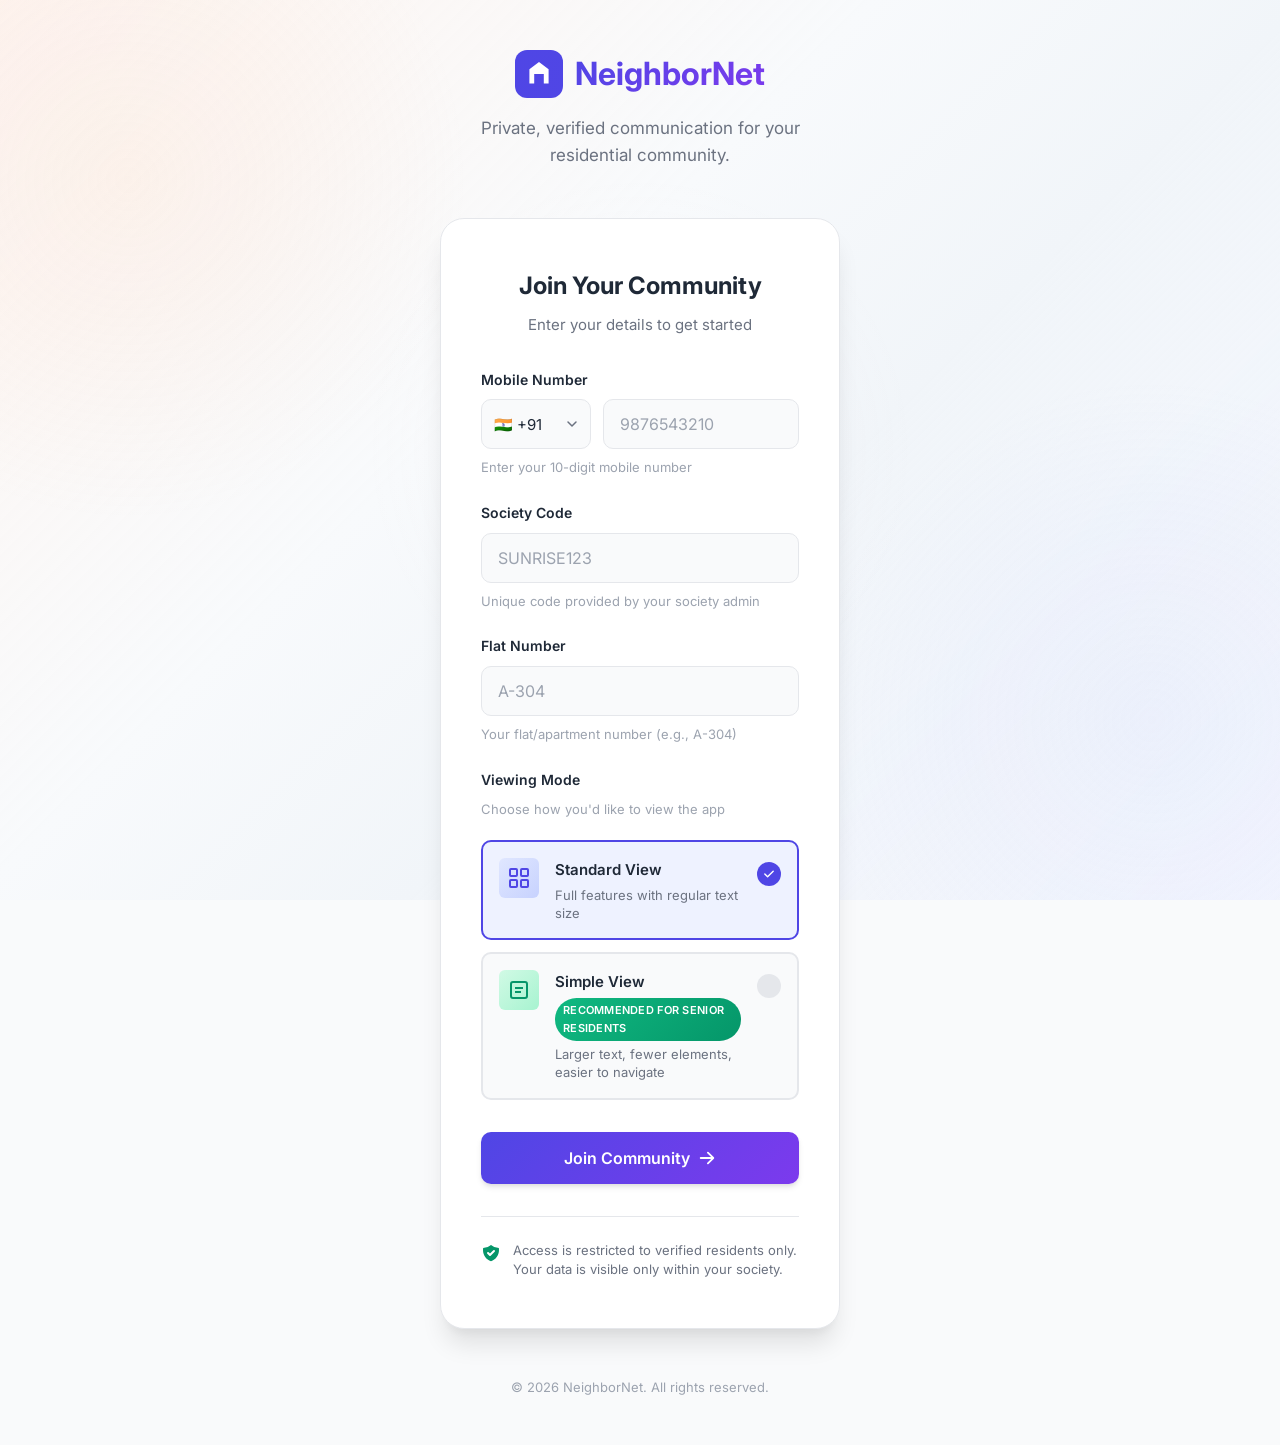
==== index.html @ 9d58f5aa "Add view toggle switch and SOS emergency report modal - Added toggle switch in header to switch betw" ====
<!DOCTYPE html>
<html lang="en">

<head>
    <meta charset="UTF-8">
    <meta name="viewport" content="width=device-width, initial-scale=1.0">
    <meta name="description" content="NeighborNet - Private, verified communication for your residential community.">
    <title>NeighborNet - Join Your Community</title>
    <link rel="stylesheet" href="styles.css">
    <link rel="preconnect" href="https://fonts.googleapis.com">
    <link rel="preconnect" href="https://fonts.gstatic.com" crossorigin>
    <link href="https://fonts.googleapis.com/css2?family=Inter:wght@400;500;600;700&display=swap" rel="stylesheet">
</head>

<body>
    <div class="container">
        <!-- Header Section -->
        <header class="header">
            <div class="logo">
                <svg class="logo-icon" viewBox="0 0 40 40" fill="none" xmlns="http://www.w3.org/2000/svg">
                    <rect width="40" height="40" rx="10" fill="url(#gradient)" />
                    <path d="M20 10L28 16V28H24V20H16V28H12V16L20 10Z" fill="white" />
                    <defs>
                        <linearGradient id="gradient" x1="0" y1="0" x2="40" y2="40">
                            <stop stop-color="#4F46E5" />
                            <stop offset="1" stop-color="#7C3AED" />
                        </linearGradient>
                    </defs>
                </svg>
                <span class="logo-text">NeighborNet</span>
            </div>
            <p class="tagline">Private, verified communication for your residential community.</p>
        </header>

        <!-- Main Form Card -->
        <main class="main">
            <div class="card">
                <h1 class="card-title">Join Your Community</h1>
                <p class="card-subtitle">Enter your details to get started</p>

                <form id="onboarding-form" class="form">
                    <!-- Mobile Number Field -->
                    <div class="form-group">
                        <label for="mobile" class="form-label">Mobile Number</label>
                        <div class="input-wrapper phone-input">
                            <select id="country-code" class="country-select" aria-label="Country code">
                                <option value="+91">🇮🇳 +91</option>
                                <option value="+1">🇺🇸 +1</option>
                                <option value="+44">🇬🇧 +44</option>
                                <option value="+971">🇦🇪 +971</option>
                                <option value="+65">🇸🇬 +65</option>
                                <option value="+61">🇦🇺 +61</option>
                            </select>
                            <input type="tel" id="mobile" class="form-input phone-number" placeholder="9876543210"
                                pattern="[0-9]{10}" required aria-describedby="mobile-hint">
                        </div>
                        <span id="mobile-hint" class="input-hint">Enter your 10-digit mobile number</span>
                    </div>

                    <!-- Society Code Field -->
                    <div class="form-group">
                        <label for="society-code" class="form-label">Society Code</label>
                        <div class="input-wrapper">
                            <input type="text" id="society-code" class="form-input" placeholder="SUNRISE123" required
                                aria-describedby="society-hint">
                        </div>
                        <span id="society-hint" class="input-hint">Unique code provided by your society admin</span>
                    </div>

                    <!-- Flat Number Field -->
                    <div class="form-group">
                        <label for="flat-number" class="form-label">Flat Number</label>
                        <div class="input-wrapper">
                            <input type="text" id="flat-number" class="form-input" placeholder="A-304" required
                                aria-describedby="flat-hint">
                        </div>
                        <span id="flat-hint" class="input-hint">Your flat/apartment number (e.g., A-304)</span>
                    </div>

                    <!-- Viewing Mode Preference -->
                    <div class="form-group">
                        <label class="form-label">Viewing Mode</label>
                        <p class="preference-description">Choose how you'd like to view the app</p>

                        <div class="viewing-mode-options">
                            <label class="mode-option" for="standard-view">
                                <input type="radio" id="standard-view" name="viewing-mode" value="standard" checked>
                                <div class="mode-card">
                                    <div class="mode-icon standard-icon">
                                        <svg viewBox="0 0 24 24" fill="none" stroke="currentColor" stroke-width="2">
                                            <rect x="3" y="3" width="7" height="7" rx="1" />
                                            <rect x="14" y="3" width="7" height="7" rx="1" />
                                            <rect x="3" y="14" width="7" height="7" rx="1" />
                                            <rect x="14" y="14" width="7" height="7" rx="1" />
                                        </svg>
                                    </div>
                                    <div class="mode-content">
                                        <span class="mode-title">Standard View</span>
                                        <span class="mode-desc">Full features with regular text size</span>
                                    </div>
                                    <div class="mode-check">
                                        <svg viewBox="0 0 20 20" fill="currentColor">
                                            <path fill-rule="evenodd"
                                                d="M16.707 5.293a1 1 0 010 1.414l-8 8a1 1 0 01-1.414 0l-4-4a1 1 0 011.414-1.414L8 12.586l7.293-7.293a1 1 0 011.414 0z"
                                                clip-rule="evenodd" />
                                        </svg>
                                    </div>
                                </div>
                            </label>

                            <label class="mode-option" for="simple-view">
                                <input type="radio" id="simple-view" name="viewing-mode" value="simple">
                                <div class="mode-card">
                                    <div class="mode-icon simple-icon">
                                        <svg viewBox="0 0 24 24" fill="none" stroke="currentColor" stroke-width="2">
                                            <rect x="4" y="4" width="16" height="16" rx="2" />
                                            <line x1="8" y1="10" x2="16" y2="10" />
                                            <line x1="8" y1="14" x2="14" y2="14" />
                                        </svg>
                                    </div>
                                    <div class="mode-content">
                                        <span class="mode-title">Simple View</span>
                                        <span class="mode-badge">Recommended for Senior Residents</span>
                                        <span class="mode-desc">Larger text, fewer elements, easier to navigate</span>
                                    </div>
                                    <div class="mode-check">
                                        <svg viewBox="0 0 20 20" fill="currentColor">
                                            <path fill-rule="evenodd"
                                                d="M16.707 5.293a1 1 0 010 1.414l-8 8a1 1 0 01-1.414 0l-4-4a1 1 0 011.414-1.414L8 12.586l7.293-7.293a1 1 0 011.414 0z"
                                                clip-rule="evenodd" />
                                        </svg>
                                    </div>
                                </div>
                            </label>
                        </div>
                    </div>

                    <!-- Submit Button -->
                    <button type="submit" class="btn-primary" id="submit-btn">
                        <span class="btn-text">Join Community</span>
                        <svg class="btn-icon" viewBox="0 0 20 20" fill="currentColor">
                            <path fill-rule="evenodd"
                                d="M10.293 3.293a1 1 0 011.414 0l6 6a1 1 0 010 1.414l-6 6a1 1 0 01-1.414-1.414L14.586 11H3a1 1 0 110-2h11.586l-4.293-4.293a1 1 0 010-1.414z"
                                clip-rule="evenodd" />
                        </svg>
                    </button>
                </form>

                <!-- Trust Badge -->
                <div class="trust-section">
                    <svg class="trust-icon" viewBox="0 0 20 20" fill="currentColor">
                        <path fill-rule="evenodd"
                            d="M2.166 4.999A11.954 11.954 0 0010 1.944 11.954 11.954 0 0017.834 5c.11.65.166 1.32.166 2.001 0 5.225-3.34 9.67-8 11.317C5.34 16.67 2 12.225 2 7c0-.682.057-1.35.166-2.001zm11.541 3.708a1 1 0 00-1.414-1.414L9 10.586 7.707 9.293a1 1 0 00-1.414 1.414l2 2a1 1 0 001.414 0l4-4z"
                            clip-rule="evenodd" />
                    </svg>
                    <p class="trust-text">
                        Access is restricted to verified residents only. Your data is visible only within your society.
                    </p>
                </div>
            </div>
        </main>

        <!-- OTP Verification Modal -->
        <div class="modal-overlay" id="otp-modal">
            <div class="modal">
                <button class="modal-close" id="modal-close" aria-label="Close">
                    <svg viewBox="0 0 20 20" fill="currentColor">
                        <path fill-rule="evenodd"
                            d="M4.293 4.293a1 1 0 011.414 0L10 8.586l4.293-4.293a1 1 0 111.414 1.414L11.414 10l4.293 4.293a1 1 0 01-1.414 1.414L10 11.414l-4.293 4.293a1 1 0 01-1.414-1.414L8.586 10 4.293 5.707a1 1 0 010-1.414z"
                            clip-rule="evenodd" />
                    </svg>
                </button>

                <div class="modal-icon">
                    <svg viewBox="0 0 24 24" fill="none" stroke="currentColor" stroke-width="2">
                        <path d="M12 18h.01M8 21h8a2 2 0 002-2V5a2 2 0 00-2-2H8a2 2 0 00-2 2v14a2 2 0 002 2z" />
                    </svg>
                </div>

                <h2 class="modal-title">Verify Your Number</h2>
                <p class="modal-subtitle">
                    We've sent a 6-digit OTP to<br>
                    <strong id="display-phone">+91 9876543210</strong>
                </p>

                <form id="otp-form" class="otp-form">
                    <div class="otp-inputs">
                        <input type="text" class="otp-input" maxlength="1" pattern="[0-9]" inputmode="numeric"
                            aria-label="OTP digit 1" autofocus>
                        <input type="text" class="otp-input" maxlength="1" pattern="[0-9]" inputmode="numeric"
                            aria-label="OTP digit 2">
                        <input type="text" class="otp-input" maxlength="1" pattern="[0-9]" inputmode="numeric"
                            aria-label="OTP digit 3">
                        <input type="text" class="otp-input" maxlength="1" pattern="[0-9]" inputmode="numeric"
                            aria-label="OTP digit 4">
                        <input type="text" class="otp-input" maxlength="1" pattern="[0-9]" inputmode="numeric"
                            aria-label="OTP digit 5">
                        <input type="text" class="otp-input" maxlength="1" pattern="[0-9]" inputmode="numeric"
                            aria-label="OTP digit 6">
                    </div>

                    <div class="otp-error" id="otp-error">Invalid OTP. Please try again.</div>

                    <button type="submit" class="btn-primary btn-verify" id="verify-btn">
                        <span class="btn-text">Verify & Join</span>
                        <svg class="btn-icon" viewBox="0 0 20 20" fill="currentColor">
                            <path fill-rule="evenodd"
                                d="M16.707 5.293a1 1 0 010 1.414l-8 8a1 1 0 01-1.414 0l-4-4a1 1 0 011.414-1.414L8 12.586l7.293-7.293a1 1 0 011.414 0z"
                                clip-rule="evenodd" />
                        </svg>
                    </button>
                </form>

                <div class="resend-section">
                    <p class="resend-text">Didn't receive the code?</p>
                    <button type="button" class="resend-btn" id="resend-btn" disabled>
                        Resend OTP <span id="timer">(30s)</span>
                    </button>
                </div>
            </div>
        </div>

        <!-- Success Modal -->
        <div class="modal-overlay" id="success-modal">
            <div class="modal modal-success">
                <div class="success-icon">
                    <svg viewBox="0 0 24 24" fill="none">
                        <circle cx="12" cy="12" r="10" fill="#10B981" />
                        <path d="M8 12l2.5 2.5L16 9" stroke="white" stroke-width="2" stroke-linecap="round"
                            stroke-linejoin="round" />
                    </svg>
                </div>
                <h2 class="modal-title">Welcome to NeighborNet!</h2>
                <p class="modal-subtitle">Your account has been verified successfully. You're now part of your
                    community.</p>
                <button class="btn-primary" id="continue-btn">
                    <span class="btn-text">Continue to Dashboard</span>
                    <svg class="btn-icon" viewBox="0 0 20 20" fill="currentColor">
                        <path fill-rule="evenodd"
                            d="M10.293 3.293a1 1 0 011.414 0l6 6a1 1 0 010 1.414l-6 6a1 1 0 01-1.414-1.414L14.586 11H3a1 1 0 110-2h11.586l-4.293-4.293a1 1 0 010-1.414z"
                            clip-rule="evenodd" />
                    </svg>
                </button>
            </div>
        </div>

        <!-- Footer -->
        <footer class="footer">
            <p>&copy; 2026 NeighborNet. All rights reserved.</p>
        </footer>
    </div>

    <script>
        // DOM Elements
        const onboardingForm = document.getElementById('onboarding-form');
        const submitBtn = document.getElementById('submit-btn');
        const otpModal = document.getElementById('otp-modal');
        const otpForm = document.getElementById('otp-form');
        const otpInputs = document.querySelectorAll('.otp-input');
        const otpError = document.getElementById('otp-error');
        const verifyBtn = document.getElementById('verify-btn');
        const resendBtn = document.getElementById('resend-btn');
        const timerSpan = document.getElementById('timer');
        const modalClose = document.getElementById('modal-close');
        const successModal = document.getElementById('success-modal');
        const continueBtn = document.getElementById('continue-btn');
        const displayPhone = document.getElementById('display-phone');

        let resendTimer = 30;
        let timerInterval;

        // Form submission - Show OTP Modal
        onboardingForm.addEventListener('submit', function (e) {
            e.preventDefault();

            const countryCode = document.getElementById('country-code').value;
            const mobile = document.getElementById('mobile').value;
            const originalContent = submitBtn.innerHTML;

            // Show loading state
            submitBtn.innerHTML = '<span class="btn-text">Sending OTP...</span><span class="loading-spinner"></span>';
            submitBtn.disabled = true;

            // Simulate API call to send OTP
            setTimeout(() => {
                submitBtn.innerHTML = originalContent;
                submitBtn.disabled = false;

                // Update display phone
                displayPhone.textContent = `${countryCode} ${mobile}`;

                // Show OTP modal
                otpModal.classList.add('active');
                otpInputs[0].focus();

                // Start resend timer
                startResendTimer();
            }, 1500);
        });

        // OTP Input Handling
        otpInputs.forEach((input, index) => {
            // Only allow numbers
            input.addEventListener('input', function (e) {
                this.value = this.value.replace(/[^0-9]/g, '');

                // Auto-focus next input
                if (this.value && index < otpInputs.length - 1) {
                    otpInputs[index + 1].focus();
                }

                // Hide error when typing
                otpError.classList.remove('show');
            });

            // Handle backspace
            input.addEventListener('keydown', function (e) {
                if (e.key === 'Backspace' && !this.value && index > 0) {
                    otpInputs[index - 1].focus();
                }
            });

            // Handle paste
            input.addEventListener('paste', function (e) {
                e.preventDefault();
                const pastedData = e.clipboardData.getData('text').replace(/[^0-9]/g, '').slice(0, 6);
                pastedData.split('').forEach((char, i) => {
                    if (otpInputs[i]) otpInputs[i].value = char;
                });
                if (pastedData.length === 6) {
                    otpInputs[5].focus();
                }
            });
        });

        // OTP Form Submission
        otpForm.addEventListener('submit', function (e) {
            e.preventDefault();

            const otp = Array.from(otpInputs).map(input => input.value).join('');

            if (otp.length !== 6) {
                otpError.textContent = 'Please enter all 6 digits.';
                otpError.classList.add('show');
                return;
            }

            const originalContent = verifyBtn.innerHTML;
            verifyBtn.innerHTML = '<span class="btn-text">Verifying...</span><span class="loading-spinner"></span>';
            verifyBtn.disabled = true;

            // Simulate OTP verification (any 6-digit code works for demo)
            setTimeout(() => {
                // For demo: accept any 6-digit OTP
                // In production, validate against backend
                verifyBtn.innerHTML = originalContent;
                verifyBtn.disabled = false;

                // Close OTP modal and show success
                otpModal.classList.remove('active');
                successModal.classList.add('active');

                // Clear timer
                clearInterval(timerInterval);
            }, 1500);
        });

        // Resend Timer
        function startResendTimer() {
            resendTimer = 30;
            resendBtn.disabled = true;
            timerSpan.textContent = `(${resendTimer}s)`;

            timerInterval = setInterval(() => {
                resendTimer--;
                timerSpan.textContent = `(${resendTimer}s)`;

                if (resendTimer <= 0) {
                    clearInterval(timerInterval);
                    resendBtn.disabled = false;
                    timerSpan.textContent = '';
                }
            }, 1000);
        }

        // Resend OTP
        resendBtn.addEventListener('click', function () {
            // Show loading
            this.textContent = 'Sending...';
            this.disabled = true;

            setTimeout(() => {
                // Reset inputs
                otpInputs.forEach(input => input.value = '');
                otpInputs[0].focus();
                otpError.classList.remove('show');

                // Reset button and start timer
                this.innerHTML = 'Resend OTP <span id="timer">(30s)</span>';
                startResendTimer();
            }, 1000);
        });

        // Close modal
        modalClose.addEventListener('click', function () {
            otpModal.classList.remove('active');
            clearInterval(timerInterval);
            // Reset OTP inputs
            otpInputs.forEach(input => input.value = '');
            otpError.classList.remove('show');
        });

        // Close modal on overlay click
        otpModal.addEventListener('click', function (e) {
            if (e.target === this) {
                modalClose.click();
            }
        });

        // Continue button - Navigate to Dashboard
        continueBtn.addEventListener('click', function () {
            // Save viewing mode preference to localStorage
            const selectedMode = document.querySelector('input[name="viewing-mode"]:checked');
            if (selectedMode) {
                localStorage.setItem('neighbornet-viewing-mode', selectedMode.value);
            }
            // Navigate to dashboard
            window.location.href = 'dashboard.html';
        });

        // Format phone number input
        document.getElementById('mobile').addEventListener('input', function (e) {
            this.value = this.value.replace(/[^0-9]/g, '').slice(0, 10);
        });

        // Uppercase society code
        document.getElementById('society-code').addEventListener('input', function (e) {
            this.value = this.value.toUpperCase();
        });

        // Escape key to close modal
        document.addEventListener('keydown', function (e) {
            if (e.key === 'Escape' && otpModal.classList.contains('active')) {
                modalClose.click();
            }
        });
    </script>
</body>

</html>
---- styles.css ----
/* ===== CSS Variables ===== */
:root {
    --color-primary: #4F46E5;
    --color-primary-hover: #4338CA;
    --color-primary-light: #EEF2FF;
    --color-secondary: #7C3AED;

    --color-text-primary: #1F2937;
    --color-text-secondary: #6B7280;
    --color-text-muted: #9CA3AF;

    --color-bg-page: #F9FAFB;
    --color-bg-card: #FFFFFF;
    --color-bg-input: #F9FAFB;

    --color-border: #E5E7EB;
    --color-border-focus: #4F46E5;

    --color-success: #10B981;
    --color-trust: #059669;

    --shadow-sm: 0 1px 2px 0 rgba(0, 0, 0, 0.05);
    --shadow-md: 0 4px 6px -1px rgba(0, 0, 0, 0.1), 0 2px 4px -1px rgba(0, 0, 0, 0.06);
    --shadow-lg: 0 10px 15px -3px rgba(0, 0, 0, 0.1), 0 4px 6px -2px rgba(0, 0, 0, 0.05);
    --shadow-xl: 0 20px 25px -5px rgba(0, 0, 0, 0.1), 0 10px 10px -5px rgba(0, 0, 0, 0.04);

    --radius-sm: 6px;
    --radius-md: 10px;
    --radius-lg: 16px;
    --radius-xl: 24px;

    --font-family: 'Inter', -apple-system, BlinkMacSystemFont, 'Segoe UI', Roboto, sans-serif;

    --transition-fast: 150ms ease;
    --transition-normal: 250ms ease;
}

/* ===== Reset & Base ===== */
*,
*::before,
*::after {
    box-sizing: border-box;
    margin: 0;
    padding: 0;
}

html {
    font-size: 16px;
    -webkit-font-smoothing: antialiased;
    -moz-osx-font-smoothing: grayscale;
}

body {
    font-family: var(--font-family);
    background: var(--color-bg-page);
    color: var(--color-text-primary);
    line-height: 1.6;
    min-height: 100vh;
}

/* ===== Container ===== */
.container {
    min-height: 100vh;
    display: flex;
    flex-direction: column;
    align-items: center;
    padding: 2rem 1.5rem;
}

/* ===== Header ===== */
.header {
    text-align: center;
    margin-bottom: 2.5rem;
}

.logo {
    display: flex;
    align-items: center;
    justify-content: center;
    gap: 0.75rem;
    margin-bottom: 1rem;
}

.logo-icon {
    width: 40px;
    height: 40px;
}

.logo-text {
    font-size: 1.75rem;
    font-weight: 700;
    background: linear-gradient(135deg, var(--color-primary), var(--color-secondary));
    -webkit-background-clip: text;
    -webkit-text-fill-color: transparent;
    background-clip: text;
}

.tagline {
    color: var(--color-text-secondary);
    font-size: 1rem;
    font-weight: 400;
    max-width: 320px;
    margin: 0 auto;
}

/* ===== Main Content ===== */
.main {
    flex: 1;
    display: flex;
    align-items: flex-start;
    justify-content: center;
    width: 100%;
}

/* ===== Card ===== */
.card {
    background: var(--color-bg-card);
    border-radius: var(--radius-xl);
    box-shadow: var(--shadow-xl);
    padding: 2.5rem 2rem;
    width: 100%;
    max-width: 400px;
    border: 1px solid var(--color-border);
}

.card-title {
    font-size: 1.5rem;
    font-weight: 700;
    color: var(--color-text-primary);
    text-align: center;
    margin-bottom: 0.5rem;
}

.card-subtitle {
    font-size: 0.9375rem;
    color: var(--color-text-secondary);
    text-align: center;
    margin-bottom: 2rem;
}

/* ===== Form ===== */
.form {
    display: flex;
    flex-direction: column;
    gap: 1.5rem;
}

.form-group {
    display: flex;
    flex-direction: column;
    gap: 0.5rem;
}

.form-label {
    font-size: 0.875rem;
    font-weight: 600;
    color: var(--color-text-primary);
}

.input-wrapper {
    position: relative;
}

.form-input {
    width: 100%;
    padding: 0.875rem 1rem;
    font-size: 1rem;
    font-family: inherit;
    color: var(--color-text-primary);
    background: var(--color-bg-input);
    border: 1.5px solid var(--color-border);
    border-radius: var(--radius-md);
    transition: all var(--transition-fast);
    outline: none;
}

.form-input::placeholder {
    color: var(--color-text-muted);
}

.form-input:hover {
    border-color: #D1D5DB;
}

.form-input:focus {
    border-color: var(--color-border-focus);
    background: var(--color-bg-card);
    box-shadow: 0 0 0 3px var(--color-primary-light);
}

.input-hint {
    font-size: 0.8125rem;
    color: var(--color-text-muted);
}

/* Phone Input Group */
.phone-input {
    display: flex;
    gap: 0.75rem;
}

.country-select {
    width: 110px;
    padding: 0.875rem 0.75rem;
    font-size: 0.9375rem;
    font-family: inherit;
    color: var(--color-text-primary);
    background: var(--color-bg-input);
    border: 1.5px solid var(--color-border);
    border-radius: var(--radius-md);
    cursor: pointer;
    outline: none;
    transition: all var(--transition-fast);
    appearance: none;
    background-image: url("data:image/svg+xml,%3Csvg xmlns='http://www.w3.org/2000/svg' fill='none' viewBox='0 0 20 20'%3E%3Cpath stroke='%236B7280' stroke-linecap='round' stroke-linejoin='round' stroke-width='1.5' d='m6 8 4 4 4-4'/%3E%3C/svg%3E");
    background-position: right 0.5rem center;
    background-repeat: no-repeat;
    background-size: 1.25rem;
}

.country-select:hover {
    border-color: #D1D5DB;
}

.country-select:focus {
    border-color: var(--color-border-focus);
    box-shadow: 0 0 0 3px var(--color-primary-light);
}

.phone-number {
    flex: 1;
}

/* ===== Primary Button ===== */
.btn-primary {
    display: flex;
    align-items: center;
    justify-content: center;
    gap: 0.5rem;
    width: 100%;
    padding: 1rem 1.5rem;
    margin-top: 0.5rem;
    font-size: 1rem;
    font-weight: 600;
    font-family: inherit;
    color: #FFFFFF;
    background: linear-gradient(135deg, var(--color-primary), var(--color-secondary));
    border: none;
    border-radius: var(--radius-md);
    cursor: pointer;
    transition: all var(--transition-normal);
    box-shadow: var(--shadow-md);
    position: relative;
    overflow: hidden;
}

.btn-primary::before {
    content: '';
    position: absolute;
    top: 0;
    left: 0;
    right: 0;
    bottom: 0;
    background: linear-gradient(135deg, var(--color-primary-hover), #6D28D9);
    opacity: 0;
    transition: opacity var(--transition-normal);
}

.btn-primary:hover::before {
    opacity: 1;
}

.btn-primary:hover {
    transform: translateY(-2px);
    box-shadow: var(--shadow-lg);
}

.btn-primary:active {
    transform: translateY(0);
    box-shadow: var(--shadow-md);
}

.btn-primary:disabled {
    opacity: 0.7;
    cursor: not-allowed;
    transform: none;
}

.btn-text,
.btn-icon {
    position: relative;
    z-index: 1;
}

.btn-icon {
    width: 18px;
    height: 18px;
    transition: transform var(--transition-fast);
}

.btn-primary:hover .btn-icon {
    transform: translateX(3px);
}

/* Loading Spinner */
.loading-spinner {
    width: 20px;
    height: 20px;
    border: 2px solid rgba(255, 255, 255, 0.3);
    border-top-color: #FFFFFF;
    border-radius: 50%;
    animation: spin 0.8s linear infinite;
    position: relative;
    z-index: 1;
}

@keyframes spin {
    to {
        transform: rotate(360deg);
    }
}

/* ===== Trust Section ===== */
.trust-section {
    display: flex;
    align-items: flex-start;
    gap: 0.75rem;
    margin-top: 2rem;
    padding-top: 1.5rem;
    border-top: 1px solid var(--color-border);
}

.trust-icon {
    flex-shrink: 0;
    width: 20px;
    height: 20px;
    color: var(--color-trust);
    margin-top: 2px;
}

.trust-text {
    font-size: 0.8125rem;
    color: var(--color-text-secondary);
    line-height: 1.5;
}

/* ===== Footer ===== */
.footer {
    margin-top: 3rem;
    text-align: center;
}

.footer p {
    font-size: 0.8125rem;
    color: var(--color-text-muted);
}

/* ===== Responsive Design ===== */
@media (max-width: 480px) {
    .container {
        padding: 1.5rem 1rem;
    }

    .logo-text {
        font-size: 1.5rem;
    }

    .tagline {
        font-size: 0.9375rem;
    }

    .card {
        padding: 2rem 1.5rem;
        border-radius: var(--radius-lg);
    }

    .card-title {
        font-size: 1.375rem;
    }

    .phone-input {
        flex-direction: column;
        gap: 0.75rem;
    }

    .country-select {
        width: 100%;
    }
}

@media (min-width: 768px) {
    .container {
        padding: 3rem 2rem;
    }

    .header {
        margin-bottom: 3rem;
    }

    .logo-icon {
        width: 48px;
        height: 48px;
    }

    .logo-text {
        font-size: 2rem;
    }

    .tagline {
        font-size: 1.0625rem;
        max-width: 360px;
    }

    .card {
        padding: 3rem 2.5rem;
    }
}

/* ===== Focus Visible (Accessibility) ===== */
:focus-visible {
    outline: 2px solid var(--color-primary);
    outline-offset: 2px;
}

button:focus-visible,
input:focus-visible,
select:focus-visible {
    outline: none;
}

/* ===== Minimal Community Background ===== */
body::before {
    content: '';
    position: fixed;
    top: 0;
    left: 0;
    right: 0;
    bottom: 0;
    background:
        linear-gradient(135deg,
            rgba(254, 243, 237, 0.8) 0%,
            /* Warm peach - warmth & welcome */
            rgba(248, 250, 252, 1) 40%,
            /* Clean white - clarity */
            rgba(241, 245, 249, 1) 60%,
            /* Soft gray - stability */
            rgba(238, 242, 255, 0.6) 100%
            /* Light lavender - trust */
        );
    pointer-events: none;
    z-index: -1;
}

/* Subtle decorative community circles */
body::after {
    content: '';
    position: fixed;
    top: 0;
    left: 0;
    right: 0;
    bottom: 0;
    background-image:
        radial-gradient(circle at 10% 20%, rgba(251, 207, 178, 0.15) 0%, transparent 25%),
        radial-gradient(circle at 90% 80%, rgba(199, 210, 254, 0.15) 0%, transparent 25%),
        radial-gradient(circle at 50% 50%, rgba(254, 226, 226, 0.08) 0%, transparent 35%);
    pointer-events: none;
    z-index: -1;
}

/* ===== OTP Modal ===== */
.modal-overlay {
    position: fixed;
    top: 0;
    left: 0;
    right: 0;
    bottom: 0;
    background: rgba(15, 23, 42, 0.6);
    backdrop-filter: blur(4px);
    display: flex;
    align-items: center;
    justify-content: center;
    padding: 1rem;
    opacity: 0;
    visibility: hidden;
    transition: all var(--transition-normal);
    z-index: 1000;
}

.modal-overlay.active {
    opacity: 1;
    visibility: visible;
}

.modal {
    background: var(--color-bg-card);
    border-radius: var(--radius-xl);
    padding: 2.5rem 2rem;
    width: 100%;
    max-width: 400px;
    box-shadow: var(--shadow-xl);
    position: relative;
    transform: scale(0.9) translateY(20px);
    transition: transform var(--transition-normal);
}

.modal-overlay.active .modal {
    transform: scale(1) translateY(0);
}

.modal-close {
    position: absolute;
    top: 1rem;
    right: 1rem;
    width: 32px;
    height: 32px;
    display: flex;
    align-items: center;
    justify-content: center;
    background: var(--color-bg-input);
    border: none;
    border-radius: 50%;
    cursor: pointer;
    color: var(--color-text-secondary);
    transition: all var(--transition-fast);
}

.modal-close:hover {
    background: var(--color-border);
    color: var(--color-text-primary);
}

.modal-close svg {
    width: 16px;
    height: 16px;
}

.modal-icon {
    width: 64px;
    height: 64px;
    margin: 0 auto 1.5rem;
    background: var(--color-primary-light);
    border-radius: 50%;
    display: flex;
    align-items: center;
    justify-content: center;
    color: var(--color-primary);
}

.modal-icon svg {
    width: 32px;
    height: 32px;
}

.modal-title {
    font-size: 1.5rem;
    font-weight: 700;
    text-align: center;
    margin-bottom: 0.5rem;
    color: var(--color-text-primary);
}

.modal-subtitle {
    font-size: 0.9375rem;
    color: var(--color-text-secondary);
    text-align: center;
    margin-bottom: 2rem;
    line-height: 1.5;
}

.modal-subtitle strong {
    color: var(--color-text-primary);
    font-weight: 600;
}

/* OTP Input Boxes */
.otp-form {
    display: flex;
    flex-direction: column;
    gap: 1.5rem;
}

.otp-inputs {
    display: flex;
    gap: 0.5rem;
    justify-content: center;
}

.otp-input {
    width: 48px;
    height: 56px;
    text-align: center;
    font-size: 1.5rem;
    font-weight: 600;
    font-family: inherit;
    color: var(--color-text-primary);
    background: var(--color-bg-input);
    border: 2px solid var(--color-border);
    border-radius: var(--radius-md);
    outline: none;
    transition: all var(--transition-fast);
}

.otp-input:hover {
    border-color: #D1D5DB;
}

.otp-input:focus {
    border-color: var(--color-primary);
    background: var(--color-bg-card);
    box-shadow: 0 0 0 3px var(--color-primary-light);
}

.otp-error {
    font-size: 0.875rem;
    color: #DC2626;
    text-align: center;
    opacity: 0;
    transform: translateY(-5px);
    transition: all var(--transition-fast);
}

.otp-error.show {
    opacity: 1;
    transform: translateY(0);
}

.btn-verify {
    margin-top: 0;
}

/* Resend Section */
.resend-section {
    margin-top: 1.5rem;
    padding-top: 1.5rem;
    border-top: 1px solid var(--color-border);
    text-align: center;
}

.resend-text {
    font-size: 0.875rem;
    color: var(--color-text-muted);
    margin-bottom: 0.5rem;
}

.resend-btn {
    font-size: 0.9375rem;
    font-weight: 600;
    font-family: inherit;
    color: var(--color-primary);
    background: none;
    border: none;
    cursor: pointer;
    padding: 0.5rem 1rem;
    border-radius: var(--radius-sm);
    transition: all var(--transition-fast);
}

.resend-btn:hover:not(:disabled) {
    background: var(--color-primary-light);
}

.resend-btn:disabled {
    color: var(--color-text-muted);
    cursor: not-allowed;
}

.resend-btn span {
    font-weight: 400;
}

/* Success Modal */
.modal-success {
    text-align: center;
}

.success-icon {
    width: 80px;
    height: 80px;
    margin: 0 auto 1.5rem;
}

.success-icon svg {
    width: 100%;
    height: 100%;
    animation: scaleIn 0.3s ease;
}

@keyframes scaleIn {
    from {
        transform: scale(0);
        opacity: 0;
    }

    to {
        transform: scale(1);
        opacity: 1;
    }
}

/* Modal Responsive */
@media (max-width: 400px) {
    .modal {
        padding: 2rem 1.5rem;
    }

    .otp-input {
        width: 42px;
        height: 50px;
        font-size: 1.25rem;
    }

    .otp-inputs {
        gap: 0.375rem;
    }
}

/* ===== Viewing Mode Preference ===== */
.preference-description {
    font-size: 0.8125rem;
    color: var(--color-text-muted);
    margin-bottom: 0.75rem;
}

.viewing-mode-options {
    display: flex;
    flex-direction: column;
    gap: 0.75rem;
}

.mode-option {
    cursor: pointer;
    display: block;
}

.mode-option input[type="radio"] {
    position: absolute;
    opacity: 0;
    pointer-events: none;
}

.mode-card {
    display: flex;
    align-items: flex-start;
    gap: 1rem;
    padding: 1rem;
    background: var(--color-bg-input);
    border: 2px solid var(--color-border);
    border-radius: var(--radius-md);
    transition: all var(--transition-fast);
}

.mode-option:hover .mode-card {
    border-color: #D1D5DB;
    background: var(--color-bg-card);
}

.mode-option input[type="radio"]:checked+.mode-card {
    border-color: var(--color-primary);
    background: var(--color-primary-light);
}

.mode-option input[type="radio"]:focus+.mode-card {
    box-shadow: 0 0 0 3px var(--color-primary-light);
}

.mode-icon {
    flex-shrink: 0;
    width: 40px;
    height: 40px;
    border-radius: var(--radius-sm);
    display: flex;
    align-items: center;
    justify-content: center;
}

.mode-icon svg {
    width: 24px;
    height: 24px;
}

.standard-icon {
    background: linear-gradient(135deg, #E0E7FF, #C7D2FE);
    color: var(--color-primary);
}

.simple-icon {
    background: linear-gradient(135deg, #D1FAE5, #A7F3D0);
    color: #059669;
}

.mode-content {
    flex: 1;
    display: flex;
    flex-direction: column;
    gap: 0.25rem;
    min-width: 0;
}

.mode-title {
    font-size: 0.9375rem;
    font-weight: 600;
    color: var(--color-text-primary);
}

.mode-badge {
    display: inline-flex;
    align-items: center;
    padding: 0.25rem 0.5rem;
    background: linear-gradient(135deg, #10B981, #059669);
    color: #FFFFFF;
    font-size: 0.6875rem;
    font-weight: 600;
    border-radius: 9999px;
    text-transform: uppercase;
    letter-spacing: 0.025em;
    width: fit-content;
}

.mode-desc {
    font-size: 0.8125rem;
    color: var(--color-text-secondary);
    line-height: 1.4;
}

.mode-check {
    flex-shrink: 0;
    width: 24px;
    height: 24px;
    border-radius: 50%;
    background: var(--color-border);
    display: flex;
    align-items: center;
    justify-content: center;
    color: transparent;
    transition: all var(--transition-fast);
    margin-top: 0.25rem;
}

.mode-check svg {
    width: 14px;
    height: 14px;
}

.mode-option input[type="radio"]:checked+.mode-card .mode-check {
    background: var(--color-primary);
    color: #FFFFFF;
}

/* Responsive for mode options */
@media (max-width: 400px) {
    .mode-card {
        padding: 0.875rem;
        gap: 0.75rem;
    }

    .mode-icon {
        width: 36px;
        height: 36px;
    }

    .mode-icon svg {
        width: 20px;
        height: 20px;
    }

    .mode-title {
        font-size: 0.875rem;
    }

    .mode-desc {
        font-size: 0.75rem;
    }

    .mode-badge {
        font-size: 0.625rem;
    }
}
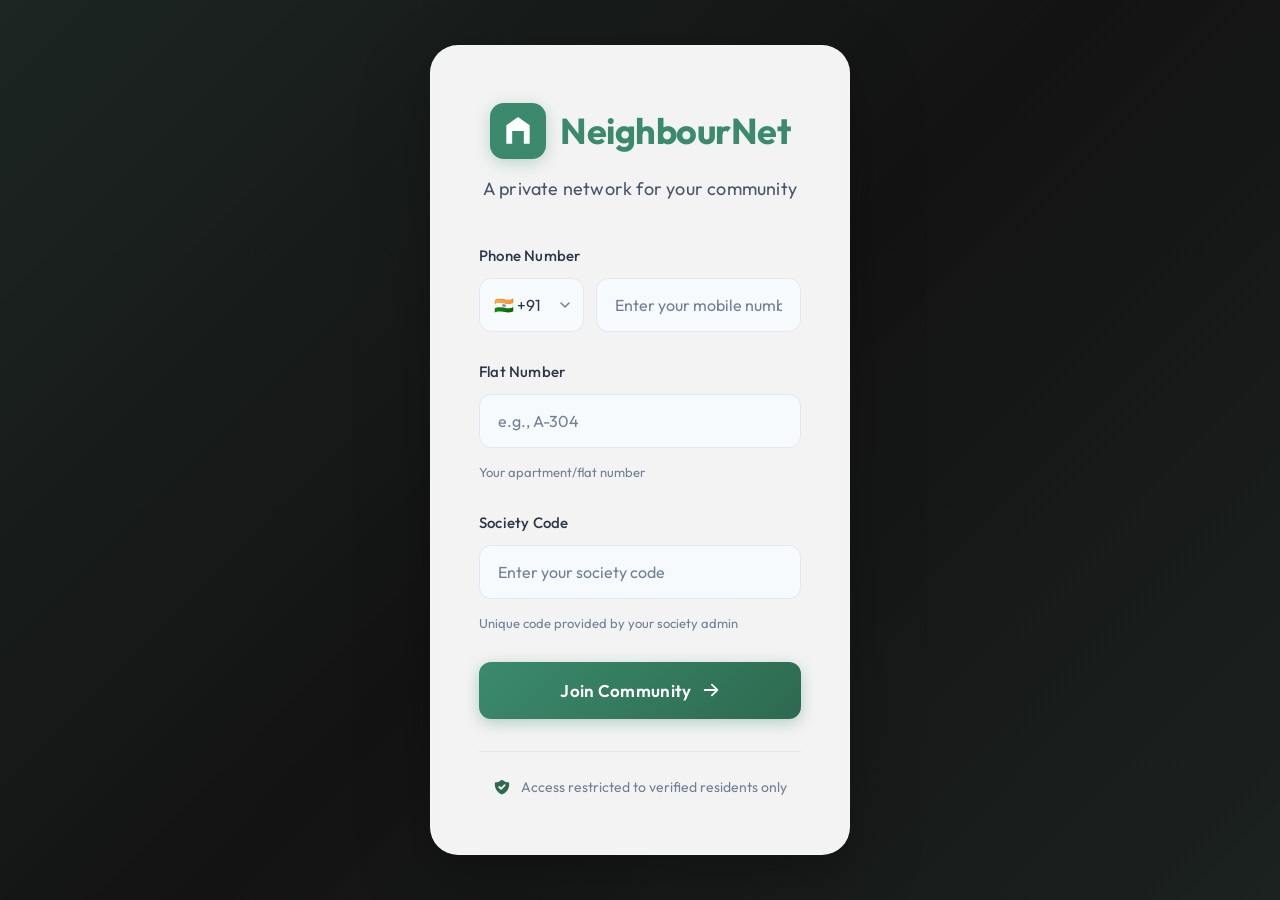
==== commit f0a86c19: "Index" ====
--- a/index.html
+++ b/index.html
@@ -4,44 +4,47 @@
 <head>
     <meta charset="UTF-8">
     <meta name="viewport" content="width=device-width, initial-scale=1.0">
-    <meta name="description" content="NeighborNet - Private, verified communication for your residential community.">
-    <title>NeighborNet - Join Your Community</title>
+    <meta name="description"
+        content="NeighbourNet - A private network for your community. Connect with verified residents.">
+    <title>NeighbourNet - Join Your Community</title>
     <link rel="stylesheet" href="styles.css">
     <link rel="preconnect" href="https://fonts.googleapis.com">
     <link rel="preconnect" href="https://fonts.gstatic.com" crossorigin>
-    <link href="https://fonts.googleapis.com/css2?family=Inter:wght@400;500;600;700&display=swap" rel="stylesheet">
+    <link href="https://fonts.googleapis.com/css2?family=Outfit:wght@300;400;500;600;700&display=swap" rel="stylesheet">
 </head>
 
 <body>
+    <!-- Full-screen Background Image -->
+    <div class="bg-overlay"></div>
+
     <div class="container">
-        <!-- Header Section -->
-        <header class="header">
-            <div class="logo">
-                <svg class="logo-icon" viewBox="0 0 40 40" fill="none" xmlns="http://www.w3.org/2000/svg">
-                    <rect width="40" height="40" rx="10" fill="url(#gradient)" />
-                    <path d="M20 10L28 16V28H24V20H16V28H12V16L20 10Z" fill="white" />
-                    <defs>
-                        <linearGradient id="gradient" x1="0" y1="0" x2="40" y2="40">
-                            <stop stop-color="#4F46E5" />
-                            <stop offset="1" stop-color="#7C3AED" />
-                        </linearGradient>
-                    </defs>
-                </svg>
-                <span class="logo-text">NeighborNet</span>
-            </div>
-            <p class="tagline">Private, verified communication for your residential community.</p>
-        </header>
-
-        <!-- Main Form Card -->
+        <!-- Main Login Card -->
         <main class="main">
-            <div class="card">
-                <h1 class="card-title">Join Your Community</h1>
-                <p class="card-subtitle">Enter your details to get started</p>
-
-                <form id="onboarding-form" class="form">
-                    <!-- Mobile Number Field -->
+            <div class="login-card">
+                <!-- Logo & Brand -->
+                <div class="brand-section">
+                    <div class="logo">
+                        <svg class="logo-icon" viewBox="0 0 48 48" fill="none" xmlns="http://www.w3.org/2000/svg">
+                            <rect width="48" height="48" rx="12" fill="url(#logoGradient)" />
+                            <path d="M24 12L34 19V35H29V24H19V35H14V19L24 12Z" fill="white" />
+                            <circle cx="24" cy="20" r="3" fill="white" opacity="0.7" />
+                            <defs>
+                                <linearGradient id="logoGradient" x1="0" y1="0" x2="48" y2="48">
+                                    <stop stop-color="#3B8A6E" />
+                                    <stop offset="1" stop-color="#2D6A4F" />
+                                </linearGradient>
+                            </defs>
+                        </svg>
+                        <h1 class="logo-text">NeighbourNet</h1>
+                    </div>
+                    <p class="tagline">A private network for your community</p>
+                </div>
+
+                <!-- Login Form -->
+                <form id="login-form" class="form">
+                    <!-- Phone Number Field -->
                     <div class="form-group">
-                        <label for="mobile" class="form-label">Mobile Number</label>
+                        <label for="mobile" class="form-label">Phone Number</label>
                         <div class="input-wrapper phone-input">
                             <select id="country-code" class="country-select" aria-label="Country code">
                                 <option value="+91">🇮🇳 +91</option>
@@ -51,91 +54,33 @@
                                 <option value="+65">🇸🇬 +65</option>
                                 <option value="+61">🇦🇺 +61</option>
                             </select>
-                            <input type="tel" id="mobile" class="form-input phone-number" placeholder="9876543210"
-                                pattern="[0-9]{10}" required aria-describedby="mobile-hint">
+                            <input type="tel" id="mobile" class="form-input phone-number"
+                                placeholder="Enter your mobile number" pattern="[0-9]{10}" required
+                                aria-describedby="mobile-hint">
                         </div>
-                        <span id="mobile-hint" class="input-hint">Enter your 10-digit mobile number</span>
+                    </div>
+
+                    <!-- Flat Number Field -->
+                    <div class="form-group">
+                        <label for="flat-number" class="form-label">Flat Number</label>
+                        <div class="input-wrapper">
+                            <input type="text" id="flat-number" class="form-input" placeholder="e.g., A-304" required
+                                aria-describedby="flat-hint">
+                        </div>
+                        <span id="flat-hint" class="input-hint">Your apartment/flat number</span>
                     </div>
 
                     <!-- Society Code Field -->
                     <div class="form-group">
                         <label for="society-code" class="form-label">Society Code</label>
                         <div class="input-wrapper">
-                            <input type="text" id="society-code" class="form-input" placeholder="SUNRISE123" required
-                                aria-describedby="society-hint">
+                            <input type="text" id="society-code" class="form-input"
+                                placeholder="Enter your society code" required aria-describedby="society-hint">
                         </div>
                         <span id="society-hint" class="input-hint">Unique code provided by your society admin</span>
                     </div>
 
-                    <!-- Flat Number Field -->
-                    <div class="form-group">
-                        <label for="flat-number" class="form-label">Flat Number</label>
-                        <div class="input-wrapper">
-                            <input type="text" id="flat-number" class="form-input" placeholder="A-304" required
-                                aria-describedby="flat-hint">
-                        </div>
-                        <span id="flat-hint" class="input-hint">Your flat/apartment number (e.g., A-304)</span>
-                    </div>
-
-                    <!-- Viewing Mode Preference -->
-                    <div class="form-group">
-                        <label class="form-label">Viewing Mode</label>
-                        <p class="preference-description">Choose how you'd like to view the app</p>
-
-                        <div class="viewing-mode-options">
-                            <label class="mode-option" for="standard-view">
-                                <input type="radio" id="standard-view" name="viewing-mode" value="standard" checked>
-                                <div class="mode-card">
-                                    <div class="mode-icon standard-icon">
-                                        <svg viewBox="0 0 24 24" fill="none" stroke="currentColor" stroke-width="2">
-                                            <rect x="3" y="3" width="7" height="7" rx="1" />
-                                            <rect x="14" y="3" width="7" height="7" rx="1" />
-                                            <rect x="3" y="14" width="7" height="7" rx="1" />
-                                            <rect x="14" y="14" width="7" height="7" rx="1" />
-                                        </svg>
-                                    </div>
-                                    <div class="mode-content">
-                                        <span class="mode-title">Standard View</span>
-                                        <span class="mode-desc">Full features with regular text size</span>
-                                    </div>
-                                    <div class="mode-check">
-                                        <svg viewBox="0 0 20 20" fill="currentColor">
-                                            <path fill-rule="evenodd"
-                                                d="M16.707 5.293a1 1 0 010 1.414l-8 8a1 1 0 01-1.414 0l-4-4a1 1 0 011.414-1.414L8 12.586l7.293-7.293a1 1 0 011.414 0z"
-                                                clip-rule="evenodd" />
-                                        </svg>
-                                    </div>
-                                </div>
-                            </label>
-
-                            <label class="mode-option" for="simple-view">
-                                <input type="radio" id="simple-view" name="viewing-mode" value="simple">
-                                <div class="mode-card">
-                                    <div class="mode-icon simple-icon">
-                                        <svg viewBox="0 0 24 24" fill="none" stroke="currentColor" stroke-width="2">
-                                            <rect x="4" y="4" width="16" height="16" rx="2" />
-                                            <line x1="8" y1="10" x2="16" y2="10" />
-                                            <line x1="8" y1="14" x2="14" y2="14" />
-                                        </svg>
-                                    </div>
-                                    <div class="mode-content">
-                                        <span class="mode-title">Simple View</span>
-                                        <span class="mode-badge">Recommended for Senior Residents</span>
-                                        <span class="mode-desc">Larger text, fewer elements, easier to navigate</span>
-                                    </div>
-                                    <div class="mode-check">
-                                        <svg viewBox="0 0 20 20" fill="currentColor">
-                                            <path fill-rule="evenodd"
-                                                d="M16.707 5.293a1 1 0 010 1.414l-8 8a1 1 0 01-1.414 0l-4-4a1 1 0 011.414-1.414L8 12.586l7.293-7.293a1 1 0 011.414 0z"
-                                                clip-rule="evenodd" />
-                                        </svg>
-                                    </div>
-                                </div>
-                            </label>
-                        </div>
-                    </div>
-
-                    <!-- Submit Button -->
+                    <!-- Join Button -->
                     <button type="submit" class="btn-primary" id="submit-btn">
                         <span class="btn-text">Join Community</span>
                         <svg class="btn-icon" viewBox="0 0 20 20" fill="currentColor">
@@ -154,105 +99,100 @@
                             clip-rule="evenodd" />
                     </svg>
                     <p class="trust-text">
-                        Access is restricted to verified residents only. Your data is visible only within your society.
+                        Access restricted to verified residents only
                     </p>
                 </div>
             </div>
         </main>
-
-        <!-- OTP Verification Modal -->
-        <div class="modal-overlay" id="otp-modal">
-            <div class="modal">
-                <button class="modal-close" id="modal-close" aria-label="Close">
-                    <svg viewBox="0 0 20 20" fill="currentColor">
+    </div>
+
+    <!-- OTP Verification Modal -->
+    <div class="modal-overlay" id="otp-modal">
+        <div class="modal">
+            <button class="modal-close" id="modal-close" aria-label="Close">
+                <svg viewBox="0 0 20 20" fill="currentColor">
+                    <path fill-rule="evenodd"
+                        d="M4.293 4.293a1 1 0 011.414 0L10 8.586l4.293-4.293a1 1 0 111.414 1.414L11.414 10l4.293 4.293a1 1 0 01-1.414 1.414L10 11.414l-4.293 4.293a1 1 0 01-1.414-1.414L8.586 10 4.293 5.707a1 1 0 010-1.414z"
+                        clip-rule="evenodd" />
+                </svg>
+            </button>
+
+            <div class="modal-icon">
+                <svg viewBox="0 0 24 24" fill="none" stroke="currentColor" stroke-width="2">
+                    <path d="M12 18h.01M8 21h8a2 2 0 002-2V5a2 2 0 00-2-2H8a2 2 0 00-2 2v14a2 2 0 002 2z" />
+                </svg>
+            </div>
+
+            <h2 class="modal-title">Verify Your Number</h2>
+            <p class="modal-subtitle">
+                We've sent a 6-digit OTP to<br>
+                <strong id="display-phone">+91 9876543210</strong>
+            </p>
+
+            <form id="otp-form" class="otp-form">
+                <div class="otp-inputs">
+                    <input type="text" class="otp-input" maxlength="1" pattern="[0-9]" inputmode="numeric"
+                        aria-label="OTP digit 1" autofocus>
+                    <input type="text" class="otp-input" maxlength="1" pattern="[0-9]" inputmode="numeric"
+                        aria-label="OTP digit 2">
+                    <input type="text" class="otp-input" maxlength="1" pattern="[0-9]" inputmode="numeric"
+                        aria-label="OTP digit 3">
+                    <input type="text" class="otp-input" maxlength="1" pattern="[0-9]" inputmode="numeric"
+                        aria-label="OTP digit 4">
+                    <input type="text" class="otp-input" maxlength="1" pattern="[0-9]" inputmode="numeric"
+                        aria-label="OTP digit 5">
+                    <input type="text" class="otp-input" maxlength="1" pattern="[0-9]" inputmode="numeric"
+                        aria-label="OTP digit 6">
+                </div>
+
+                <div class="otp-error" id="otp-error">Invalid OTP. Please try again.</div>
+
+                <button type="submit" class="btn-primary btn-verify" id="verify-btn">
+                    <span class="btn-text">Verify & Join</span>
+                    <svg class="btn-icon" viewBox="0 0 20 20" fill="currentColor">
                         <path fill-rule="evenodd"
-                            d="M4.293 4.293a1 1 0 011.414 0L10 8.586l4.293-4.293a1 1 0 111.414 1.414L11.414 10l4.293 4.293a1 1 0 01-1.414 1.414L10 11.414l-4.293 4.293a1 1 0 01-1.414-1.414L8.586 10 4.293 5.707a1 1 0 010-1.414z"
+                            d="M16.707 5.293a1 1 0 010 1.414l-8 8a1 1 0 01-1.414 0l-4-4a1 1 0 011.414-1.414L8 12.586l7.293-7.293a1 1 0 011.414 0z"
                             clip-rule="evenodd" />
                     </svg>
                 </button>
-
-                <div class="modal-icon">
-                    <svg viewBox="0 0 24 24" fill="none" stroke="currentColor" stroke-width="2">
-                        <path d="M12 18h.01M8 21h8a2 2 0 002-2V5a2 2 0 00-2-2H8a2 2 0 00-2 2v14a2 2 0 002 2z" />
-                    </svg>
-                </div>
-
-                <h2 class="modal-title">Verify Your Number</h2>
-                <p class="modal-subtitle">
-                    We've sent a 6-digit OTP to<br>
-                    <strong id="display-phone">+91 9876543210</strong>
-                </p>
-
-                <form id="otp-form" class="otp-form">
-                    <div class="otp-inputs">
-                        <input type="text" class="otp-input" maxlength="1" pattern="[0-9]" inputmode="numeric"
-                            aria-label="OTP digit 1" autofocus>
-                        <input type="text" class="otp-input" maxlength="1" pattern="[0-9]" inputmode="numeric"
-                            aria-label="OTP digit 2">
-                        <input type="text" class="otp-input" maxlength="1" pattern="[0-9]" inputmode="numeric"
-                            aria-label="OTP digit 3">
-                        <input type="text" class="otp-input" maxlength="1" pattern="[0-9]" inputmode="numeric"
-                            aria-label="OTP digit 4">
-                        <input type="text" class="otp-input" maxlength="1" pattern="[0-9]" inputmode="numeric"
-                            aria-label="OTP digit 5">
-                        <input type="text" class="otp-input" maxlength="1" pattern="[0-9]" inputmode="numeric"
-                            aria-label="OTP digit 6">
-                    </div>
-
-                    <div class="otp-error" id="otp-error">Invalid OTP. Please try again.</div>
-
-                    <button type="submit" class="btn-primary btn-verify" id="verify-btn">
-                        <span class="btn-text">Verify & Join</span>
-                        <svg class="btn-icon" viewBox="0 0 20 20" fill="currentColor">
-                            <path fill-rule="evenodd"
-                                d="M16.707 5.293a1 1 0 010 1.414l-8 8a1 1 0 01-1.414 0l-4-4a1 1 0 011.414-1.414L8 12.586l7.293-7.293a1 1 0 011.414 0z"
-                                clip-rule="evenodd" />
-                        </svg>
-                    </button>
-                </form>
-
-                <div class="resend-section">
-                    <p class="resend-text">Didn't receive the code?</p>
-                    <button type="button" class="resend-btn" id="resend-btn" disabled>
-                        Resend OTP <span id="timer">(30s)</span>
-                    </button>
-                </div>
-            </div>
-        </div>
-
-        <!-- Success Modal -->
-        <div class="modal-overlay" id="success-modal">
-            <div class="modal modal-success">
-                <div class="success-icon">
-                    <svg viewBox="0 0 24 24" fill="none">
-                        <circle cx="12" cy="12" r="10" fill="#10B981" />
-                        <path d="M8 12l2.5 2.5L16 9" stroke="white" stroke-width="2" stroke-linecap="round"
-                            stroke-linejoin="round" />
-                    </svg>
-                </div>
-                <h2 class="modal-title">Welcome to NeighborNet!</h2>
-                <p class="modal-subtitle">Your account has been verified successfully. You're now part of your
-                    community.</p>
-                <button class="btn-primary" id="continue-btn">
-                    <span class="btn-text">Continue to Dashboard</span>
-                    <svg class="btn-icon" viewBox="0 0 20 20" fill="currentColor">
-                        <path fill-rule="evenodd"
-                            d="M10.293 3.293a1 1 0 011.414 0l6 6a1 1 0 010 1.414l-6 6a1 1 0 01-1.414-1.414L14.586 11H3a1 1 0 110-2h11.586l-4.293-4.293a1 1 0 010-1.414z"
-                            clip-rule="evenodd" />
-                    </svg>
+            </form>
+
+            <div class="resend-section">
+                <p class="resend-text">Didn't receive the code?</p>
+                <button type="button" class="resend-btn" id="resend-btn" disabled>
+                    Resend OTP <span id="timer">(30s)</span>
                 </button>
             </div>
         </div>
-
-        <!-- Footer -->
-        <footer class="footer">
-            <p>&copy; 2026 NeighborNet. All rights reserved.</p>
-        </footer>
+    </div>
+
+    <!-- Success Modal -->
+    <div class="modal-overlay" id="success-modal">
+        <div class="modal modal-success">
+            <div class="success-icon">
+                <svg viewBox="0 0 24 24" fill="none">
+                    <circle cx="12" cy="12" r="10" fill="#3B8A6E" />
+                    <path d="M8 12l2.5 2.5L16 9" stroke="white" stroke-width="2" stroke-linecap="round"
+                        stroke-linejoin="round" />
+                </svg>
+            </div>
+            <h2 class="modal-title">Welcome to NeighbourNet!</h2>
+            <p class="modal-subtitle">Your account has been verified successfully. You're now part of your
+                community.</p>
+            <button class="btn-primary" id="continue-btn">
+                <span class="btn-text">Continue to Dashboard</span>
+                <svg class="btn-icon" viewBox="0 0 20 20" fill="currentColor">
+                    <path fill-rule="evenodd"
+                        d="M10.293 3.293a1 1 0 011.414 0l6 6a1 1 0 010 1.414l-6 6a1 1 0 01-1.414-1.414L14.586 11H3a1 1 0 110-2h11.586l-4.293-4.293a1 1 0 010-1.414z"
+                        clip-rule="evenodd" />
+                </svg>
+            </button>
+        </div>
     </div>
 
     <script>
         // DOM Elements
-        const onboardingForm = document.getElementById('onboarding-form');
+        const loginForm = document.getElementById('login-form');
         const submitBtn = document.getElementById('submit-btn');
         const otpModal = document.getElementById('otp-modal');
         const otpForm = document.getElementById('otp-form');
@@ -270,7 +210,7 @@
         let timerInterval;
 
         // Form submission - Show OTP Modal
-        onboardingForm.addEventListener('submit', function (e) {
+        loginForm.addEventListener('submit', function (e) {
             e.preventDefault();
 
             const countryCode = document.getElementById('country-code').value;
@@ -351,8 +291,6 @@
 
             // Simulate OTP verification (any 6-digit code works for demo)
             setTimeout(() => {
-                // For demo: accept any 6-digit OTP
-                // In production, validate against backend
                 verifyBtn.innerHTML = originalContent;
                 verifyBtn.disabled = false;
 
@@ -419,11 +357,6 @@
 
         // Continue button - Navigate to Dashboard
         continueBtn.addEventListener('click', function () {
-            // Save viewing mode preference to localStorage
-            const selectedMode = document.querySelector('input[name="viewing-mode"]:checked');
-            if (selectedMode) {
-                localStorage.setItem('neighbornet-viewing-mode', selectedMode.value);
-            }
             // Navigate to dashboard
             window.location.href = 'dashboard.html';
         });
--- a/styles.css
+++ b/styles.css
@@ -1,38 +1,48 @@
-/* ===== CSS Variables ===== */
+/* ===== CSS Variables - Elegant Nature Palette ===== */
 :root {
-    --color-primary: #4F46E5;
-    --color-primary-hover: #4338CA;
-    --color-primary-light: #EEF2FF;
-    --color-secondary: #7C3AED;
-
-    --color-text-primary: #1F2937;
-    --color-text-secondary: #6B7280;
-    --color-text-muted: #9CA3AF;
-
-    --color-bg-page: #F9FAFB;
-    --color-bg-card: #FFFFFF;
-    --color-bg-input: #F9FAFB;
-
-    --color-border: #E5E7EB;
-    --color-border-focus: #4F46E5;
-
-    --color-success: #10B981;
-    --color-trust: #059669;
-
-    --shadow-sm: 0 1px 2px 0 rgba(0, 0, 0, 0.05);
-    --shadow-md: 0 4px 6px -1px rgba(0, 0, 0, 0.1), 0 2px 4px -1px rgba(0, 0, 0, 0.06);
-    --shadow-lg: 0 10px 15px -3px rgba(0, 0, 0, 0.1), 0 4px 6px -2px rgba(0, 0, 0, 0.05);
-    --shadow-xl: 0 20px 25px -5px rgba(0, 0, 0, 0.1), 0 10px 10px -5px rgba(0, 0, 0, 0.04);
-
-    --radius-sm: 6px;
-    --radius-md: 10px;
-    --radius-lg: 16px;
-    --radius-xl: 24px;
-
-    --font-family: 'Inter', -apple-system, BlinkMacSystemFont, 'Segoe UI', Roboto, sans-serif;
-
+    /* Primary Colors - Soft Greens */
+    --color-primary: #3B8A6E;
+    --color-primary-hover: #2D6A4F;
+    --color-primary-light: #E8F5F0;
+    --color-secondary: #5BA68A;
+
+    /* Text Colors */
+    --color-text-primary: #2D3748;
+    --color-text-secondary: #4A5568;
+    --color-text-muted: #718096;
+
+    /* Background Colors */
+    --color-bg-card: rgba(255, 255, 255, 0.95);
+    --color-bg-input: #F7FAFC;
+
+    /* Border Colors */
+    --color-border: #E2E8F0;
+    --color-border-focus: #3B8A6E;
+
+    /* Success Colors */
+    --color-success: #3B8A6E;
+    --color-trust: #2D6A4F;
+
+    /* Shadows - Softer, more elegant */
+    --shadow-sm: 0 1px 3px rgba(0, 0, 0, 0.08);
+    --shadow-md: 0 4px 12px rgba(0, 0, 0, 0.1);
+    --shadow-lg: 0 8px 30px rgba(0, 0, 0, 0.12);
+    --shadow-xl: 0 20px 60px rgba(0, 0, 0, 0.15);
+    --shadow-card: 0 25px 80px rgba(0, 0, 0, 0.18), 0 10px 30px rgba(0, 0, 0, 0.1);
+
+    /* Border Radius */
+    --radius-sm: 8px;
+    --radius-md: 12px;
+    --radius-lg: 20px;
+    --radius-xl: 28px;
+
+    /* Typography */
+    --font-family: 'Outfit', -apple-system, BlinkMacSystemFont, 'Segoe UI', Roboto, sans-serif;
+
+    /* Transitions */
     --transition-fast: 150ms ease;
     --transition-normal: 250ms ease;
+    --transition-smooth: 350ms cubic-bezier(0.4, 0, 0.2, 1);
 }
 
 /* ===== Reset & Base ===== */
@@ -52,10 +62,39 @@
 
 body {
     font-family: var(--font-family);
-    background: var(--color-bg-page);
     color: var(--color-text-primary);
     line-height: 1.6;
     min-height: 100vh;
+    background-color: #1a1a1a;
+}
+
+/* ===== Full-Screen Background ===== */
+body::before {
+    content: '';
+    position: fixed;
+    top: 0;
+    left: 0;
+    right: 0;
+    bottom: 0;
+    background-image: url('assets/community-bg.png');
+    background-size: cover;
+    background-position: center;
+    background-repeat: no-repeat;
+    z-index: -2;
+}
+
+/* Subtle overlay for better card contrast */
+.bg-overlay {
+    position: fixed;
+    top: 0;
+    left: 0;
+    right: 0;
+    bottom: 0;
+    background: linear-gradient(135deg,
+            rgba(45, 106, 79, 0.15) 0%,
+            rgba(0, 0, 0, 0.25) 50%,
+            rgba(45, 106, 79, 0.1) 100%);
+    z-index: -1;
 }
 
 /* ===== Container ===== */
@@ -64,11 +103,45 @@
     display: flex;
     flex-direction: column;
     align-items: center;
+    justify-content: center;
     padding: 2rem 1.5rem;
 }
 
-/* ===== Header ===== */
-.header {
+/* ===== Main Content ===== */
+.main {
+    display: flex;
+    align-items: center;
+    justify-content: center;
+    width: 100%;
+}
+
+/* ===== Login Card ===== */
+.login-card {
+    background: var(--color-bg-card);
+    backdrop-filter: blur(20px);
+    border-radius: var(--radius-xl);
+    box-shadow: var(--shadow-card);
+    padding: 3rem 2.5rem;
+    width: 100%;
+    max-width: 420px;
+    border: 1px solid rgba(255, 255, 255, 0.2);
+    animation: fadeInUp 0.6s var(--transition-smooth);
+}
+
+@keyframes fadeInUp {
+    from {
+        opacity: 0;
+        transform: translateY(30px);
+    }
+
+    to {
+        opacity: 1;
+        transform: translateY(0);
+    }
+}
+
+/* ===== Brand Section ===== */
+.brand-section {
     text-align: center;
     margin-bottom: 2.5rem;
 }
@@ -77,122 +150,54 @@
     display: flex;
     align-items: center;
     justify-content: center;
-    gap: 0.75rem;
+    gap: 0.875rem;
     margin-bottom: 1rem;
 }
 
 .logo-icon {
-    width: 40px;
-    height: 40px;
+    width: 48px;
+    height: 48px;
+    filter: drop-shadow(0 4px 8px rgba(59, 138, 110, 0.3));
 }
 
 .logo-text {
-    font-size: 1.75rem;
+    font-size: 2rem;
     font-weight: 700;
-    background: linear-gradient(135deg, var(--color-primary), var(--color-secondary));
-    -webkit-background-clip: text;
-    -webkit-text-fill-color: transparent;
-    background-clip: text;
+    color: var(--color-primary);
+    letter-spacing: -0.5px;
 }
 
 .tagline {
     color: var(--color-text-secondary);
-    font-size: 1rem;
+    font-size: 1.0625rem;
     font-weight: 400;
-    max-width: 320px;
-    margin: 0 auto;
-}
-
-/* ===== Main Content ===== */
-.main {
-    flex: 1;
-    display: flex;
-    align-items: flex-start;
-    justify-content: center;
-    width: 100%;
-}
-
-/* ===== Card ===== */
-.card {
-    background: var(--color-bg-card);
-    border-radius: var(--radius-xl);
-    box-shadow: var(--shadow-xl);
-    padding: 2.5rem 2rem;
-    width: 100%;
-    max-width: 400px;
-    border: 1px solid var(--color-border);
-}
-
-.card-title {
-    font-size: 1.5rem;
-    font-weight: 700;
-    color: var(--color-text-primary);
-    text-align: center;
-    margin-bottom: 0.5rem;
-}
-
-.card-subtitle {
-    font-size: 0.9375rem;
-    color: var(--color-text-secondary);
-    text-align: center;
-    margin-bottom: 2rem;
+    letter-spacing: 0.2px;
 }
 
 /* ===== Form ===== */
 .form {
     display: flex;
     flex-direction: column;
-    gap: 1.5rem;
+    gap: 1.75rem;
 }
 
 .form-group {
     display: flex;
     flex-direction: column;
-    gap: 0.5rem;
+    gap: 0.625rem;
 }
 
 .form-label {
-    font-size: 0.875rem;
-    font-weight: 600;
-    color: var(--color-text-primary);
+    font-size: 0.9375rem;
+    font-weight: 500;
+    color: var(--color-text-primary);
+    letter-spacing: 0.2px;
 }
 
 .input-wrapper {
     position: relative;
 }
 
-.form-input {
-    width: 100%;
-    padding: 0.875rem 1rem;
-    font-size: 1rem;
-    font-family: inherit;
-    color: var(--color-text-primary);
-    background: var(--color-bg-input);
-    border: 1.5px solid var(--color-border);
-    border-radius: var(--radius-md);
-    transition: all var(--transition-fast);
-    outline: none;
-}
-
-.form-input::placeholder {
-    color: var(--color-text-muted);
-}
-
-.form-input:hover {
-    border-color: #D1D5DB;
-}
-
-.form-input:focus {
-    border-color: var(--color-border-focus);
-    background: var(--color-bg-card);
-    box-shadow: 0 0 0 3px var(--color-primary-light);
-}
-
-.input-hint {
-    font-size: 0.8125rem;
-    color: var(--color-text-muted);
-}
-
 /* Phone Input Group */
 .phone-input {
     display: flex;
@@ -200,9 +205,9 @@
 }
 
 .country-select {
-    width: 110px;
-    padding: 0.875rem 0.75rem;
-    font-size: 0.9375rem;
+    width: 105px;
+    padding: 1rem 0.875rem;
+    font-size: 1rem;
     font-family: inherit;
     color: var(--color-text-primary);
     background: var(--color-bg-input);
@@ -212,14 +217,14 @@
     outline: none;
     transition: all var(--transition-fast);
     appearance: none;
-    background-image: url("data:image/svg+xml,%3Csvg xmlns='http://www.w3.org/2000/svg' fill='none' viewBox='0 0 20 20'%3E%3Cpath stroke='%236B7280' stroke-linecap='round' stroke-linejoin='round' stroke-width='1.5' d='m6 8 4 4 4-4'/%3E%3C/svg%3E");
+    background-image: url("data:image/svg+xml,%3Csvg xmlns='http://www.w3.org/2000/svg' fill='none' viewBox='0 0 20 20'%3E%3Cpath stroke='%23718096' stroke-linecap='round' stroke-linejoin='round' stroke-width='1.5' d='m6 8 4 4 4-4'/%3E%3C/svg%3E");
     background-position: right 0.5rem center;
     background-repeat: no-repeat;
     background-size: 1.25rem;
 }
 
 .country-select:hover {
-    border-color: #D1D5DB;
+    border-color: #CBD5E0;
 }
 
 .country-select:focus {
@@ -231,27 +236,60 @@
     flex: 1;
 }
 
+.form-input {
+    width: 100%;
+    padding: 1rem 1.125rem;
+    font-size: 1rem;
+    font-family: inherit;
+    color: var(--color-text-primary);
+    background: var(--color-bg-input);
+    border: 1.5px solid var(--color-border);
+    border-radius: var(--radius-md);
+    transition: all var(--transition-fast);
+    outline: none;
+}
+
+.form-input::placeholder {
+    color: var(--color-text-muted);
+}
+
+.form-input:hover {
+    border-color: #CBD5E0;
+}
+
+.form-input:focus {
+    border-color: var(--color-border-focus);
+    background: #FFFFFF;
+    box-shadow: 0 0 0 3px var(--color-primary-light);
+}
+
+.input-hint {
+    font-size: 0.8125rem;
+    color: var(--color-text-muted);
+    margin-top: 0.25rem;
+}
+
 /* ===== Primary Button ===== */
 .btn-primary {
     display: flex;
     align-items: center;
     justify-content: center;
-    gap: 0.5rem;
+    gap: 0.625rem;
     width: 100%;
-    padding: 1rem 1.5rem;
-    margin-top: 0.5rem;
-    font-size: 1rem;
+    padding: 1.125rem 1.75rem;
+    font-size: 1.0625rem;
     font-weight: 600;
     font-family: inherit;
     color: #FFFFFF;
-    background: linear-gradient(135deg, var(--color-primary), var(--color-secondary));
+    background: linear-gradient(135deg, var(--color-primary) 0%, var(--color-primary-hover) 100%);
     border: none;
     border-radius: var(--radius-md);
     cursor: pointer;
-    transition: all var(--transition-normal);
-    box-shadow: var(--shadow-md);
+    transition: all var(--transition-smooth);
+    box-shadow: 0 4px 15px rgba(59, 138, 110, 0.35);
     position: relative;
     overflow: hidden;
+    letter-spacing: 0.3px;
 }
 
 .btn-primary::before {
@@ -261,7 +299,7 @@
     left: 0;
     right: 0;
     bottom: 0;
-    background: linear-gradient(135deg, var(--color-primary-hover), #6D28D9);
+    background: linear-gradient(135deg, var(--color-primary-hover) 0%, #1B4D3E 100%);
     opacity: 0;
     transition: opacity var(--transition-normal);
 }
@@ -272,12 +310,12 @@
 
 .btn-primary:hover {
     transform: translateY(-2px);
-    box-shadow: var(--shadow-lg);
+    box-shadow: 0 8px 25px rgba(59, 138, 110, 0.45);
 }
 
 .btn-primary:active {
     transform: translateY(0);
-    box-shadow: var(--shadow-md);
+    box-shadow: 0 4px 15px rgba(59, 138, 110, 0.35);
 }
 
 .btn-primary:disabled {
@@ -299,7 +337,7 @@
 }
 
 .btn-primary:hover .btn-icon {
-    transform: translateX(3px);
+    transform: translateX(4px);
 }
 
 /* Loading Spinner */
@@ -323,8 +361,9 @@
 /* ===== Trust Section ===== */
 .trust-section {
     display: flex;
-    align-items: flex-start;
-    gap: 0.75rem;
+    align-items: center;
+    justify-content: center;
+    gap: 0.625rem;
     margin-top: 2rem;
     padding-top: 1.5rem;
     border-top: 1px solid var(--color-border);
@@ -332,27 +371,15 @@
 
 .trust-icon {
     flex-shrink: 0;
-    width: 20px;
-    height: 20px;
+    width: 18px;
+    height: 18px;
     color: var(--color-trust);
-    margin-top: 2px;
 }
 
 .trust-text {
-    font-size: 0.8125rem;
-    color: var(--color-text-secondary);
-    line-height: 1.5;
-}
-
-/* ===== Footer ===== */
-.footer {
-    margin-top: 3rem;
-    text-align: center;
-}
-
-.footer p {
-    font-size: 0.8125rem;
+    font-size: 0.875rem;
     color: var(--color-text-muted);
+    font-weight: 400;
 }
 
 /* ===== Responsive Design ===== */
@@ -361,21 +388,17 @@
         padding: 1.5rem 1rem;
     }
 
+    .login-card {
+        padding: 2.5rem 1.75rem;
+        border-radius: var(--radius-lg);
+    }
+
     .logo-text {
-        font-size: 1.5rem;
+        font-size: 1.75rem;
     }
 
     .tagline {
-        font-size: 0.9375rem;
-    }
-
-    .card {
-        padding: 2rem 1.5rem;
-        border-radius: var(--radius-lg);
-    }
-
-    .card-title {
-        font-size: 1.375rem;
+        font-size: 1rem;
     }
 
     .phone-input {
@@ -389,30 +412,21 @@
 }
 
 @media (min-width: 768px) {
-    .container {
-        padding: 3rem 2rem;
-    }
-
-    .header {
-        margin-bottom: 3rem;
+    .login-card {
+        padding: 3.5rem 3rem;
     }
 
     .logo-icon {
-        width: 48px;
-        height: 48px;
+        width: 56px;
+        height: 56px;
     }
 
     .logo-text {
-        font-size: 2rem;
+        font-size: 2.25rem;
     }
 
     .tagline {
-        font-size: 1.0625rem;
-        max-width: 360px;
-    }
-
-    .card {
-        padding: 3rem 2.5rem;
+        font-size: 1.125rem;
     }
 }
 
@@ -426,45 +440,6 @@
 input:focus-visible,
 select:focus-visible {
     outline: none;
-}
-
-/* ===== Minimal Community Background ===== */
-body::before {
-    content: '';
-    position: fixed;
-    top: 0;
-    left: 0;
-    right: 0;
-    bottom: 0;
-    background:
-        linear-gradient(135deg,
-            rgba(254, 243, 237, 0.8) 0%,
-            /* Warm peach - warmth & welcome */
-            rgba(248, 250, 252, 1) 40%,
-            /* Clean white - clarity */
-            rgba(241, 245, 249, 1) 60%,
-            /* Soft gray - stability */
-            rgba(238, 242, 255, 0.6) 100%
-            /* Light lavender - trust */
-        );
-    pointer-events: none;
-    z-index: -1;
-}
-
-/* Subtle decorative community circles */
-body::after {
-    content: '';
-    position: fixed;
-    top: 0;
-    left: 0;
-    right: 0;
-    bottom: 0;
-    background-image:
-        radial-gradient(circle at 10% 20%, rgba(251, 207, 178, 0.15) 0%, transparent 25%),
-        radial-gradient(circle at 90% 80%, rgba(199, 210, 254, 0.15) 0%, transparent 25%),
-        radial-gradient(circle at 50% 50%, rgba(254, 226, 226, 0.08) 0%, transparent 35%);
-    pointer-events: none;
-    z-index: -1;
 }
 
 /* ===== OTP Modal ===== */
@@ -474,8 +449,8 @@
     left: 0;
     right: 0;
     bottom: 0;
-    background: rgba(15, 23, 42, 0.6);
-    backdrop-filter: blur(4px);
+    background: rgba(15, 23, 42, 0.7);
+    backdrop-filter: blur(8px);
     display: flex;
     align-items: center;
     justify-content: center;
@@ -496,11 +471,11 @@
     border-radius: var(--radius-xl);
     padding: 2.5rem 2rem;
     width: 100%;
-    max-width: 400px;
+    max-width: 420px;
     box-shadow: var(--shadow-xl);
     position: relative;
     transform: scale(0.9) translateY(20px);
-    transition: transform var(--transition-normal);
+    transition: transform var(--transition-smooth);
 }
 
 .modal-overlay.active .modal {
@@ -511,8 +486,8 @@
     position: absolute;
     top: 1rem;
     right: 1rem;
-    width: 32px;
-    height: 32px;
+    width: 36px;
+    height: 36px;
     display: flex;
     align-items: center;
     justify-content: center;
@@ -581,13 +556,13 @@
 
 .otp-inputs {
     display: flex;
-    gap: 0.5rem;
+    gap: 0.625rem;
     justify-content: center;
 }
 
 .otp-input {
-    width: 48px;
-    height: 56px;
+    width: 50px;
+    height: 60px;
     text-align: center;
     font-size: 1.5rem;
     font-weight: 600;
@@ -601,18 +576,18 @@
 }
 
 .otp-input:hover {
-    border-color: #D1D5DB;
+    border-color: #CBD5E0;
 }
 
 .otp-input:focus {
     border-color: var(--color-primary);
-    background: var(--color-bg-card);
+    background: #FFFFFF;
     box-shadow: 0 0 0 3px var(--color-primary-light);
 }
 
 .otp-error {
     font-size: 0.875rem;
-    color: #DC2626;
+    color: #E53E3E;
     text-align: center;
     opacity: 0;
     transform: translateY(-5px);
@@ -682,7 +657,7 @@
 .success-icon svg {
     width: 100%;
     height: 100%;
-    animation: scaleIn 0.3s ease;
+    animation: scaleIn 0.4s var(--transition-smooth);
 }
 
 @keyframes scaleIn {
@@ -704,174 +679,12 @@
     }
 
     .otp-input {
-        width: 42px;
-        height: 50px;
+        width: 44px;
+        height: 52px;
         font-size: 1.25rem;
     }
 
     .otp-inputs {
-        gap: 0.375rem;
-    }
-}
-
-/* ===== Viewing Mode Preference ===== */
-.preference-description {
-    font-size: 0.8125rem;
-    color: var(--color-text-muted);
-    margin-bottom: 0.75rem;
-}
-
-.viewing-mode-options {
-    display: flex;
-    flex-direction: column;
-    gap: 0.75rem;
-}
-
-.mode-option {
-    cursor: pointer;
-    display: block;
-}
-
-.mode-option input[type="radio"] {
-    position: absolute;
-    opacity: 0;
-    pointer-events: none;
-}
-
-.mode-card {
-    display: flex;
-    align-items: flex-start;
-    gap: 1rem;
-    padding: 1rem;
-    background: var(--color-bg-input);
-    border: 2px solid var(--color-border);
-    border-radius: var(--radius-md);
-    transition: all var(--transition-fast);
-}
-
-.mode-option:hover .mode-card {
-    border-color: #D1D5DB;
-    background: var(--color-bg-card);
-}
-
-.mode-option input[type="radio"]:checked+.mode-card {
-    border-color: var(--color-primary);
-    background: var(--color-primary-light);
-}
-
-.mode-option input[type="radio"]:focus+.mode-card {
-    box-shadow: 0 0 0 3px var(--color-primary-light);
-}
-
-.mode-icon {
-    flex-shrink: 0;
-    width: 40px;
-    height: 40px;
-    border-radius: var(--radius-sm);
-    display: flex;
-    align-items: center;
-    justify-content: center;
-}
-
-.mode-icon svg {
-    width: 24px;
-    height: 24px;
-}
-
-.standard-icon {
-    background: linear-gradient(135deg, #E0E7FF, #C7D2FE);
-    color: var(--color-primary);
-}
-
-.simple-icon {
-    background: linear-gradient(135deg, #D1FAE5, #A7F3D0);
-    color: #059669;
-}
-
-.mode-content {
-    flex: 1;
-    display: flex;
-    flex-direction: column;
-    gap: 0.25rem;
-    min-width: 0;
-}
-
-.mode-title {
-    font-size: 0.9375rem;
-    font-weight: 600;
-    color: var(--color-text-primary);
-}
-
-.mode-badge {
-    display: inline-flex;
-    align-items: center;
-    padding: 0.25rem 0.5rem;
-    background: linear-gradient(135deg, #10B981, #059669);
-    color: #FFFFFF;
-    font-size: 0.6875rem;
-    font-weight: 600;
-    border-radius: 9999px;
-    text-transform: uppercase;
-    letter-spacing: 0.025em;
-    width: fit-content;
-}
-
-.mode-desc {
-    font-size: 0.8125rem;
-    color: var(--color-text-secondary);
-    line-height: 1.4;
-}
-
-.mode-check {
-    flex-shrink: 0;
-    width: 24px;
-    height: 24px;
-    border-radius: 50%;
-    background: var(--color-border);
-    display: flex;
-    align-items: center;
-    justify-content: center;
-    color: transparent;
-    transition: all var(--transition-fast);
-    margin-top: 0.25rem;
-}
-
-.mode-check svg {
-    width: 14px;
-    height: 14px;
-}
-
-.mode-option input[type="radio"]:checked+.mode-card .mode-check {
-    background: var(--color-primary);
-    color: #FFFFFF;
-}
-
-/* Responsive for mode options */
-@media (max-width: 400px) {
-    .mode-card {
-        padding: 0.875rem;
-        gap: 0.75rem;
-    }
-
-    .mode-icon {
-        width: 36px;
-        height: 36px;
-    }
-
-    .mode-icon svg {
-        width: 20px;
-        height: 20px;
-    }
-
-    .mode-title {
-        font-size: 0.875rem;
-    }
-
-    .mode-desc {
-        font-size: 0.75rem;
-    }
-
-    .mode-badge {
-        font-size: 0.625rem;
+        gap: 0.5rem;
     }
 }
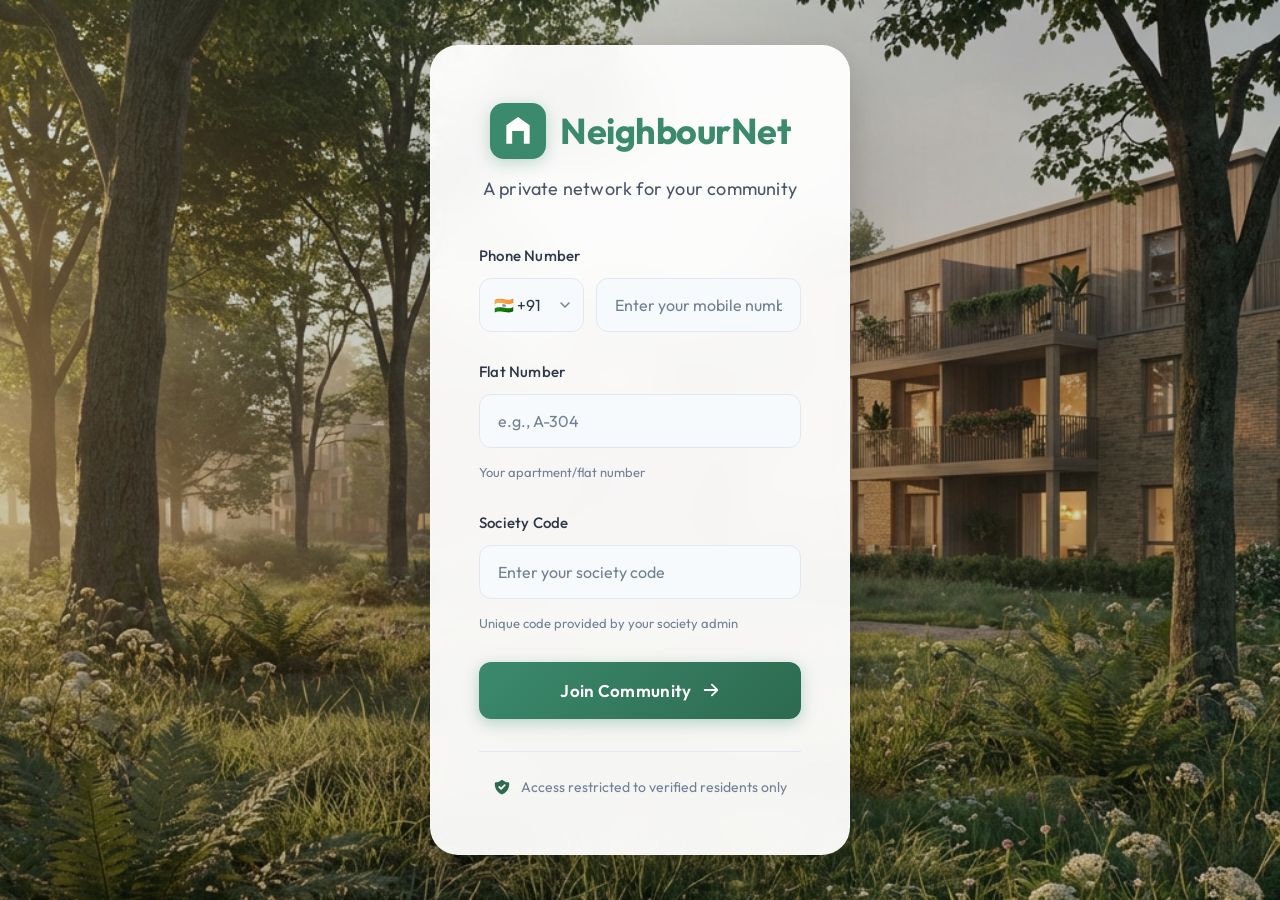
==== commit 4de85317: "Index" ====
--- a/index.html
+++ b/index.html
@@ -190,7 +190,22 @@
         </div>
     </div>
 
+    <script src="neighbornet-db.js"></script>
     <script>
+        // Check if already logged in - redirect to appropriate page
+        (function () {
+            if (NeighborNetDB.isLoggedIn()) {
+                const user = NeighborNetDB.getCurrentUser();
+                if (user.role === 'admin') {
+                    window.location.href = 'admin-dashboard.html';
+                } else if (user.verificationStatus === 'pending') {
+                    window.location.href = 'pending-verification.html';
+                } else {
+                    window.location.href = 'dashboard.html';
+                }
+            }
+        })();
+
         // DOM Elements
         const loginForm = document.getElementById('login-form');
         const submitBtn = document.getElementById('submit-btn');
@@ -208,6 +223,7 @@
 
         let resendTimer = 30;
         let timerInterval;
+        let loginData = {}; // Store login data for session
 
         // Form submission - Show OTP Modal
         loginForm.addEventListener('submit', function (e) {
@@ -215,7 +231,16 @@
 
             const countryCode = document.getElementById('country-code').value;
             const mobile = document.getElementById('mobile').value;
+            const flatNumber = document.getElementById('flat-number').value;
+            const societyCode = document.getElementById('society-code').value;
             const originalContent = submitBtn.innerHTML;
+
+            // Store login data
+            loginData = {
+                phone: `${countryCode} ${mobile}`,
+                flat: flatNumber,
+                societyCode: societyCode
+            };
 
             // Show loading state
             submitBtn.innerHTML = '<span class="btn-text">Sending OTP...</span><span class="loading-spinner"></span>';
@@ -355,10 +380,26 @@
             }
         });
 
-        // Continue button - Navigate to Dashboard
+        // Continue button - Save session and Navigate to Dashboard
         continueBtn.addEventListener('click', function () {
-            // Navigate to dashboard
-            window.location.href = 'dashboard.html';
+            // Determine verification status - check if this flat is in pending list
+            const pendingFlats = ['A-305', 'A-102', 'B-203', 'C-104'];
+            const verificationStatus = pendingFlats.includes(loginData.flat) ? 'pending' : 'approved';
+
+            // Save login to NeighborNetDB
+            NeighborNetDB.login('resident', {
+                phone: loginData.phone,
+                flat: loginData.flat,
+                name: '', // Name not collected at login
+                verificationStatus: verificationStatus
+            });
+
+            // Navigate based on verification status
+            if (verificationStatus === 'pending') {
+                window.location.href = 'pending-verification.html';
+            } else {
+                window.location.href = 'dashboard.html';
+            }
         });
 
         // Format phone number input
